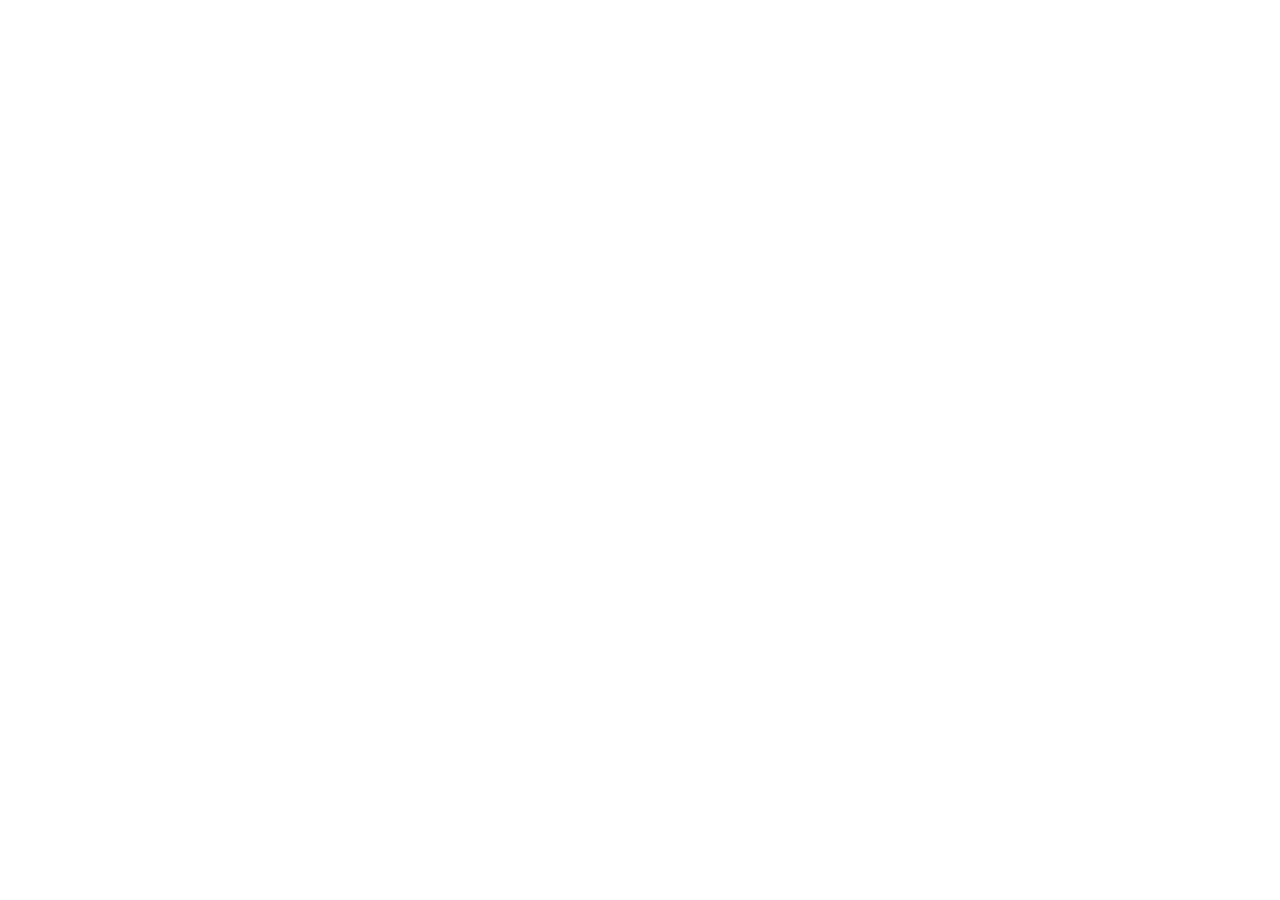
==== index.html @ e6a8cbdf "Update index.html" ====
<!doctype html>
<html lang="en" data-critters-container>
  <head>
    <link rel="icon" type="image/png" href="../SuperFrameslive/assets/favicon.ico">
    <meta charset="utf-8">
    <base href="/SuperFrameslive">
    <meta name="viewport" content="width=device-width, initial-scale=1">
    <title>Super Frames</title>
  <style>:root{--bg:#f6f8fa;--card:#fff;--muted:#6b7280;--primary:#1e3a8a;--accent:#2563eb}*{box-sizing:border-box}html,body,app-root{height:100%;margin:0;font-family:Fira Sans Condensed,Segoe UI,Roboto,Helvetica Neue,Arial;color:#111}body{background-image:url(../SuperFrameslive/assets/imgs/SFSBackground.png);background-size:cover;background-position:center;background-attachment:fixed;background-repeat:no-repeat}</style><link rel="stylesheet" href="../SuperFrameslive/styles.3ef5be2a169aeae4.css" media="print" onload="this.media='all'"><noscript><link rel="stylesheet" href="../SuperFrameslive/styles.3ef5be2a169aeae4.css"></noscript></head>
  <body>
    <app-root></app-root>
  <script src="../SuperFrameslive/runtime.4be216e4f52701e7.js" type="module"></script><script src="../SuperFrameslive/polyfills.c5210e082e6f84e8.js" type="module"></script><script src="../SuperFrameslive/main.a771809c94cf6d9a.js" type="module"></script></body>
</html>
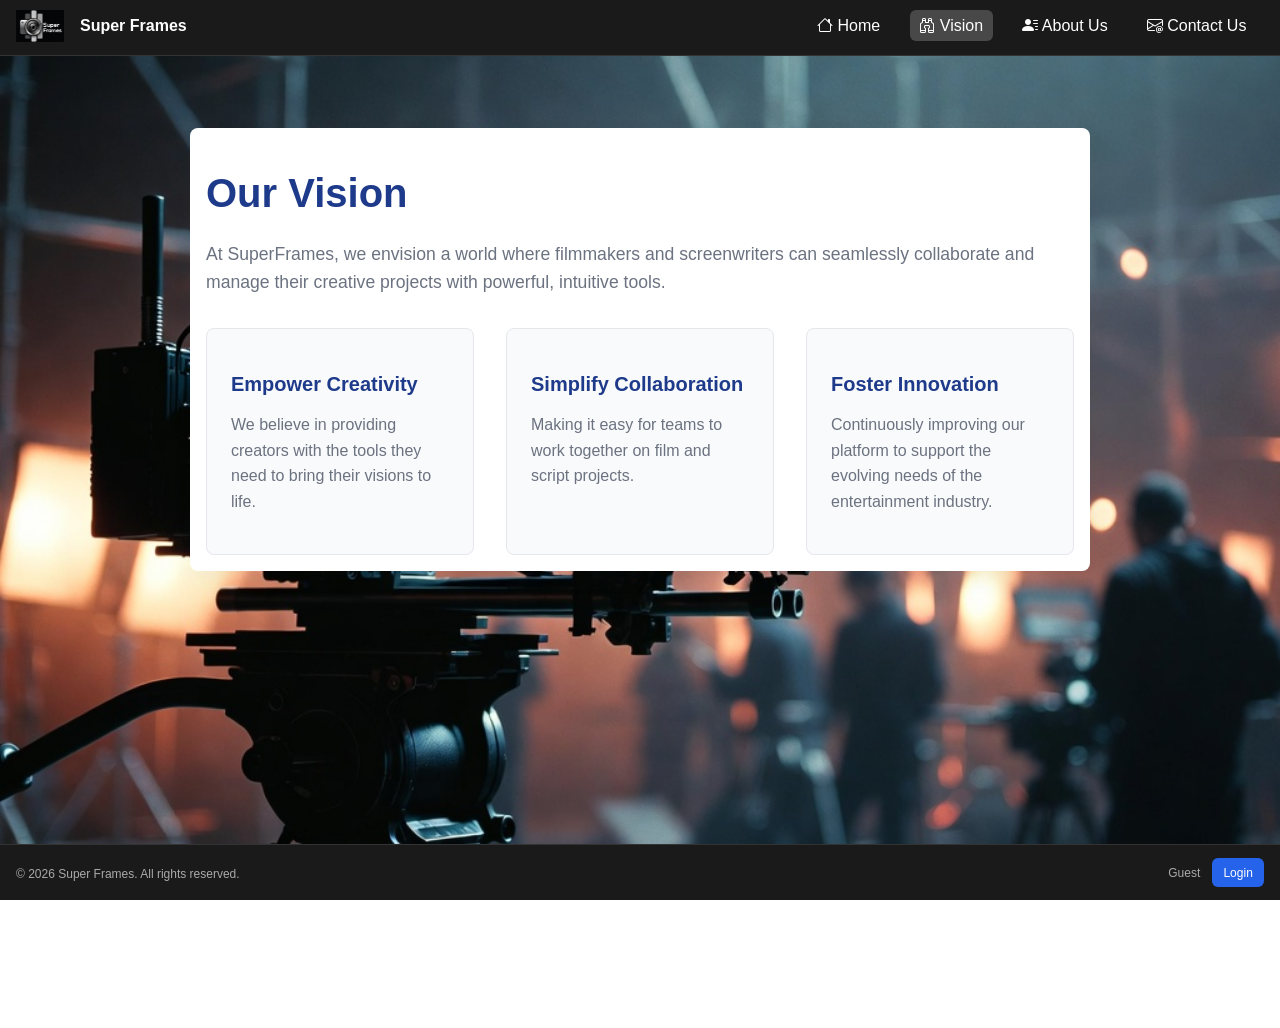
==== commit fccca7d5: "Add files via upload" ====
--- a/index.html
+++ b/index.html
@@ -1,13 +1,13 @@
 <!doctype html>
 <html lang="en" data-critters-container>
   <head>
-    <link rel="icon" type="image/png" href="../SuperFrameslive/assets/favicon.ico">
+    <link rel="icon" type="image/png" href="assets/favicon.ico">
     <meta charset="utf-8">
-    <base href="/SuperFrameslive">
+    <base href="/">
     <meta name="viewport" content="width=device-width, initial-scale=1">
     <title>Super Frames</title>
-  <style>:root{--bg:#f6f8fa;--card:#fff;--muted:#6b7280;--primary:#1e3a8a;--accent:#2563eb}*{box-sizing:border-box}html,body,app-root{height:100%;margin:0;font-family:Fira Sans Condensed,Segoe UI,Roboto,Helvetica Neue,Arial;color:#111}body{background-image:url(../SuperFrameslive/assets/imgs/SFSBackground.png);background-size:cover;background-position:center;background-attachment:fixed;background-repeat:no-repeat}</style><link rel="stylesheet" href="../SuperFrameslive/styles.3ef5be2a169aeae4.css" media="print" onload="this.media='all'"><noscript><link rel="stylesheet" href="../SuperFrameslive/styles.3ef5be2a169aeae4.css"></noscript></head>
+  <style>:root{--bg:#f6f8fa;--card:#fff;--muted:#6b7280;--primary:#1e3a8a;--accent:#2563eb}*{box-sizing:border-box}html,body,app-root{height:100%;margin:0;font-family:Fira Sans Condensed,Segoe UI,Roboto,Helvetica Neue,Arial;color:#111}body{background-image:url(SFSBackground.07a89963beb204ef.png);background-size:cover;background-position:center;background-attachment:fixed;background-repeat:no-repeat}</style><link rel="stylesheet" href="styles.c5773226dfc32987.css" media="print" onload="this.media='all'"><noscript><link rel="stylesheet" href="styles.c5773226dfc32987.css"></noscript></head>
   <body>
     <app-root></app-root>
-  <script src="../SuperFrameslive/runtime.4be216e4f52701e7.js" type="module"></script><script src="../SuperFrameslive/polyfills.c5210e082e6f84e8.js" type="module"></script><script src="../SuperFrameslive/main.a771809c94cf6d9a.js" type="module"></script></body>
+  <script src="runtime.f6dde982dfe45d9b.js" type="module"></script><script src="polyfills.c5210e082e6f84e8.js" type="module"></script><script src="main.1e3e339e56208196.js" type="module"></script></body>
 </html>
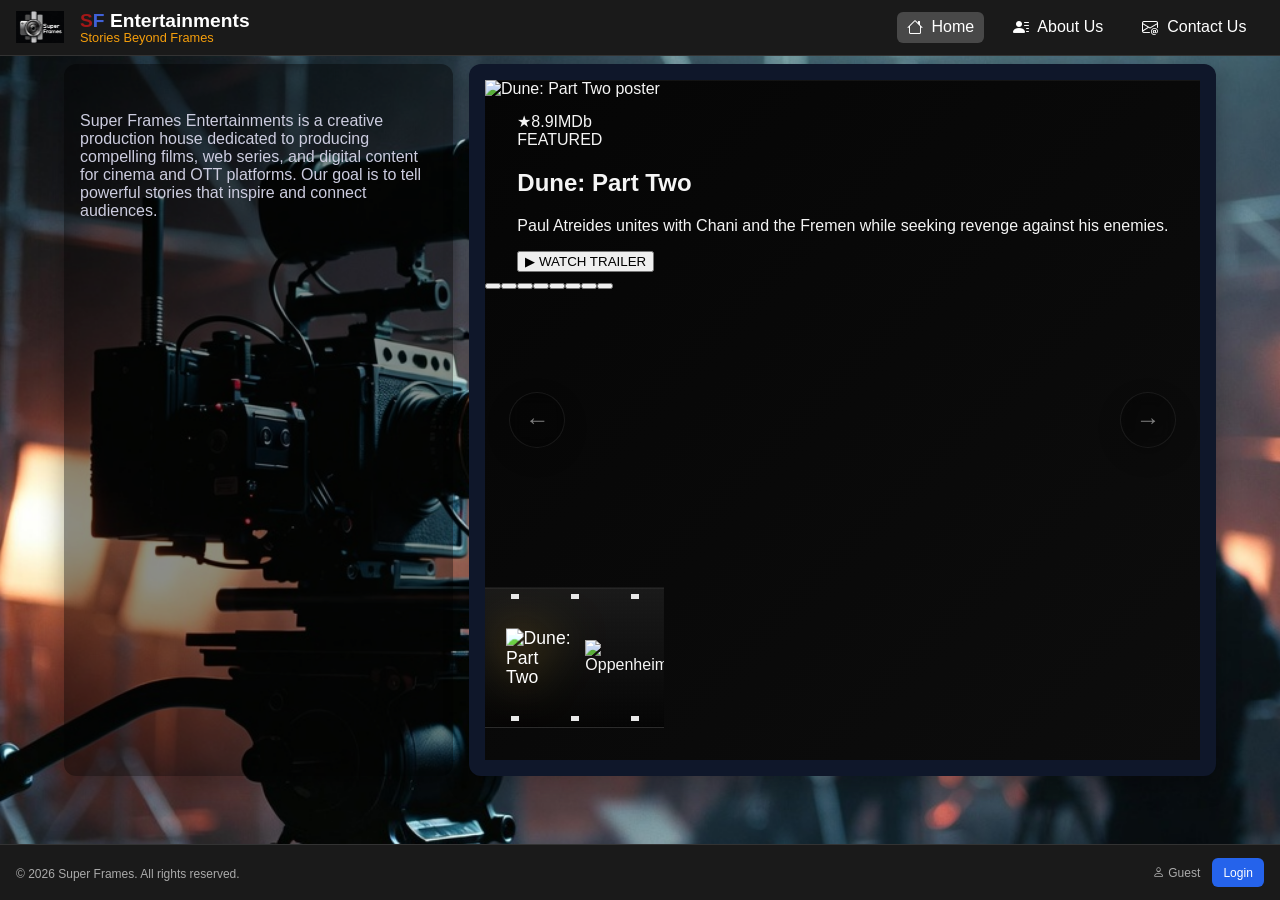
==== commit 01272269: "Add files via upload" ====
--- a/index.html
+++ b/index.html
@@ -1,13 +1,46 @@
 <!doctype html>
 <html lang="en" data-critters-container>
   <head>
+    <title>
+      Super Frames Entertainments | Films, Web Series & Digital Content Creators
+    </title>
+    <meta name="description" content="Super Frames Entertainments is a creative production house in Kerala producing compelling films, web series, and digital content for cinema and OTT platforms. We tell powerful, inspiring stories that connect with audiences.">
+
+    <!-- Robots & Viewport (add if missing) -->
+    <meta name="robots" content="index, follow">
+    <meta name="viewport" content="width=device-width, initial-scale=1">
+
+    <!-- Open Graph Tags (Facebook, WhatsApp, Instagram, LinkedIn etc.) -->
+    <meta property="og:title" content="Super Frames Entertainments | Premium Films &amp; Web Series">
+    <meta property="og:description" content="Creative production house crafting compelling stories in films, web series, and digital content for cinema and major OTT platforms. Inspiring narratives that resonate.">
+    <meta property="og:type" content="website">
+    <meta property="og:url" content="https://www.superframes.in">
+    <meta property="og:site_name" content="Super Frames Entertainments">
+    <meta property="og:image" content="https://www.superframes.in/assets/imgs/SFS-Icon.png">
+    <!-- Create & upload this image! -->
+    <meta property="og:image:width" content="1200">
+    <meta property="og:image:height" content="630">
+    <meta property="og:image:alt" content="Super Frames Entertainments - Film &amp; Web Series Production House">
+
+    <!-- Twitter / X Cards (X prefers these + falls back to OG) -->
+    <meta name="twitter:card" content="summary_large_image">
+    <meta name="twitter:title" content="Super Frames Entertainments | Films, Web Series &amp; OTT Content">
+    <meta name="twitter:description" content="Production house creating powerful, inspiring stories in films, web series and digital content for cinema &amp; OTT. Kerala-based creative storytellers.">
+    <meta name="twitter:image" content="https://www.superframes.in/assets/imgs/SFS-Icon.png">
+    <meta name="twitter:site" content="@superframesin">
+    <!-- Add your real X handle if you have one -->
+
+    <!-- Canonical (prevents duplicate content issues) -->
+    <link rel="canonical" href="https://www.superframes.in">
+    <!-- -->
+
     <link rel="icon" type="image/png" href="assets/favicon.ico">
     <meta charset="utf-8">
     <base href="/">
     <meta name="viewport" content="width=device-width, initial-scale=1">
     <title>Super Frames</title>
-  <style>:root{--bg:#f6f8fa;--card:#fff;--muted:#6b7280;--primary:#1e3a8a;--accent:#2563eb}*{box-sizing:border-box}html,body,app-root{height:100%;margin:0;font-family:Fira Sans Condensed,Segoe UI,Roboto,Helvetica Neue,Arial;color:#111}body{background-image:url(SFSBackground.07a89963beb204ef.png);background-size:cover;background-position:center;background-attachment:fixed;background-repeat:no-repeat}</style><link rel="stylesheet" href="styles.c5773226dfc32987.css" media="print" onload="this.media='all'"><noscript><link rel="stylesheet" href="styles.c5773226dfc32987.css"></noscript></head>
+  <style>:root{--bg:#f6f8fa;--card:#fff;--muted:#6b7280;--primary:#1e3a8a;--accent:#2563eb;--bg-card:#0f172a;--bg-dark:#1a1a1a;--border-gold:#fbbf24;--accent-gold-cng:#052564;--accent-gold:#f59e0b;--text-primary:#e5e7eb;--textwhite:#f6f8fa;--text-secondary:#9ca3af;--text-muted:#6b7280}*{box-sizing:border-box}html,body,app-root{height:100%;margin:0;font-family:Fira Sans Condensed,Segoe UI,Roboto,Helvetica Neue,Arial;color:#111}body{background-image:url(SFSBackground.07a89963beb204ef.png);background-size:cover;background-position:center;background-attachment:fixed;background-repeat:no-repeat}</style><link rel="stylesheet" href="styles.ca4d02679f531292.css" media="print" onload="this.media='all'"><noscript><link rel="stylesheet" href="styles.ca4d02679f531292.css"></noscript></head>
   <body>
     <app-root></app-root>
-  <script src="runtime.f6dde982dfe45d9b.js" type="module"></script><script src="polyfills.c5210e082e6f84e8.js" type="module"></script><script src="main.1e3e339e56208196.js" type="module"></script></body>
+  <script src="runtime.8ce5bcfcfea4c5ae.js" type="module"></script><script src="polyfills.c5210e082e6f84e8.js" type="module"></script><script src="main.0cd751ef2fd09a41.js" type="module"></script></body>
 </html>
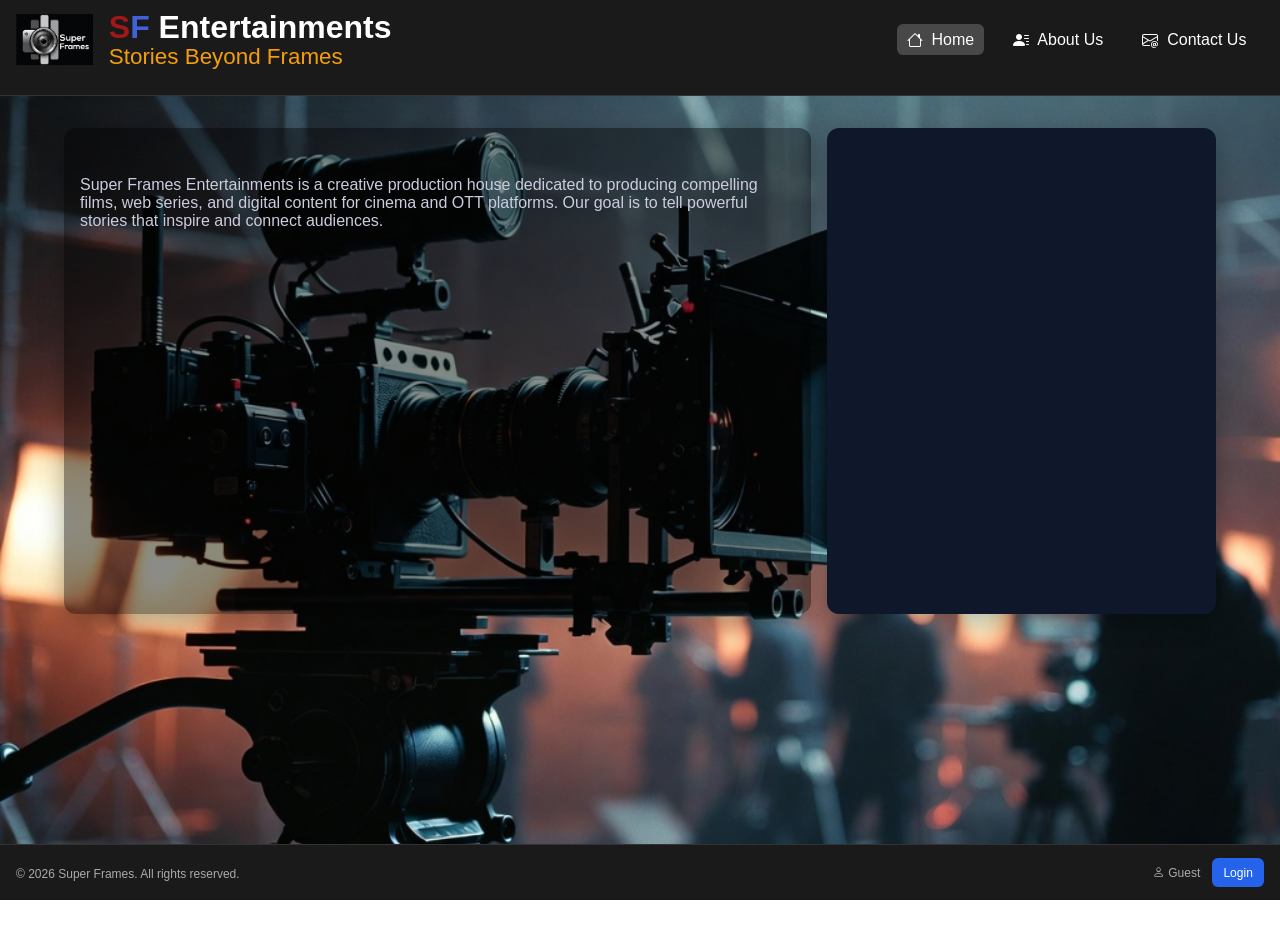
==== commit 4b71234b: "Add files via upload" ====
--- a/index.html
+++ b/index.html
@@ -39,8 +39,8 @@
     <base href="/">
     <meta name="viewport" content="width=device-width, initial-scale=1">
     <title>Super Frames</title>
-  <style>:root{--bg:#f6f8fa;--card:#fff;--muted:#6b7280;--primary:#1e3a8a;--accent:#2563eb;--bg-card:#0f172a;--bg-dark:#1a1a1a;--border-gold:#fbbf24;--accent-gold-cng:#052564;--accent-gold:#f59e0b;--text-primary:#e5e7eb;--textwhite:#f6f8fa;--text-secondary:#9ca3af;--text-muted:#6b7280}*{box-sizing:border-box}html,body,app-root{height:100%;margin:0;font-family:Fira Sans Condensed,Segoe UI,Roboto,Helvetica Neue,Arial;color:#111}body{background-image:url(SFSBackground.07a89963beb204ef.png);background-size:cover;background-position:center;background-attachment:fixed;background-repeat:no-repeat}</style><link rel="stylesheet" href="styles.ca4d02679f531292.css" media="print" onload="this.media='all'"><noscript><link rel="stylesheet" href="styles.ca4d02679f531292.css"></noscript></head>
+  <style>:root{--bg:#f6f8fa;--card:#fff;--muted:#6b7280;--primary:#1e3a8a;--accent:#2563eb;--bg-card:#0f172a;--bg-dark:#1a1a1a;--border-gold:#fbbf24;--accent-gold-cng:#052564;--accent-gold:#f59e0b;--text-primary:#e5e7eb;--textwhite:#f6f8fa;--text-secondary:#9ca3af;--text-muted:#6b7280}*{box-sizing:border-box}html,body,app-root{height:100%;margin:0;font-family:Fira Sans Condensed,Segoe UI,Roboto,Helvetica Neue,Arial;color:#111}body{background-image:url(SFSBackground.07a89963beb204ef.png);background-size:cover;background-position:center;background-attachment:fixed;background-repeat:no-repeat;opacity:1.5}</style><link rel="stylesheet" href="styles.fa6cb4d4fea1bb6c.css" media="print" onload="this.media='all'"><noscript><link rel="stylesheet" href="styles.fa6cb4d4fea1bb6c.css"></noscript></head>
   <body>
     <app-root></app-root>
-  <script src="runtime.8ce5bcfcfea4c5ae.js" type="module"></script><script src="polyfills.c5210e082e6f84e8.js" type="module"></script><script src="main.0cd751ef2fd09a41.js" type="module"></script></body>
+  <script src="runtime.093d832200b50a51.js" type="module"></script><script src="polyfills.c5210e082e6f84e8.js" type="module"></script><script src="main.bc87f8d02b937a09.js" type="module"></script></body>
 </html>
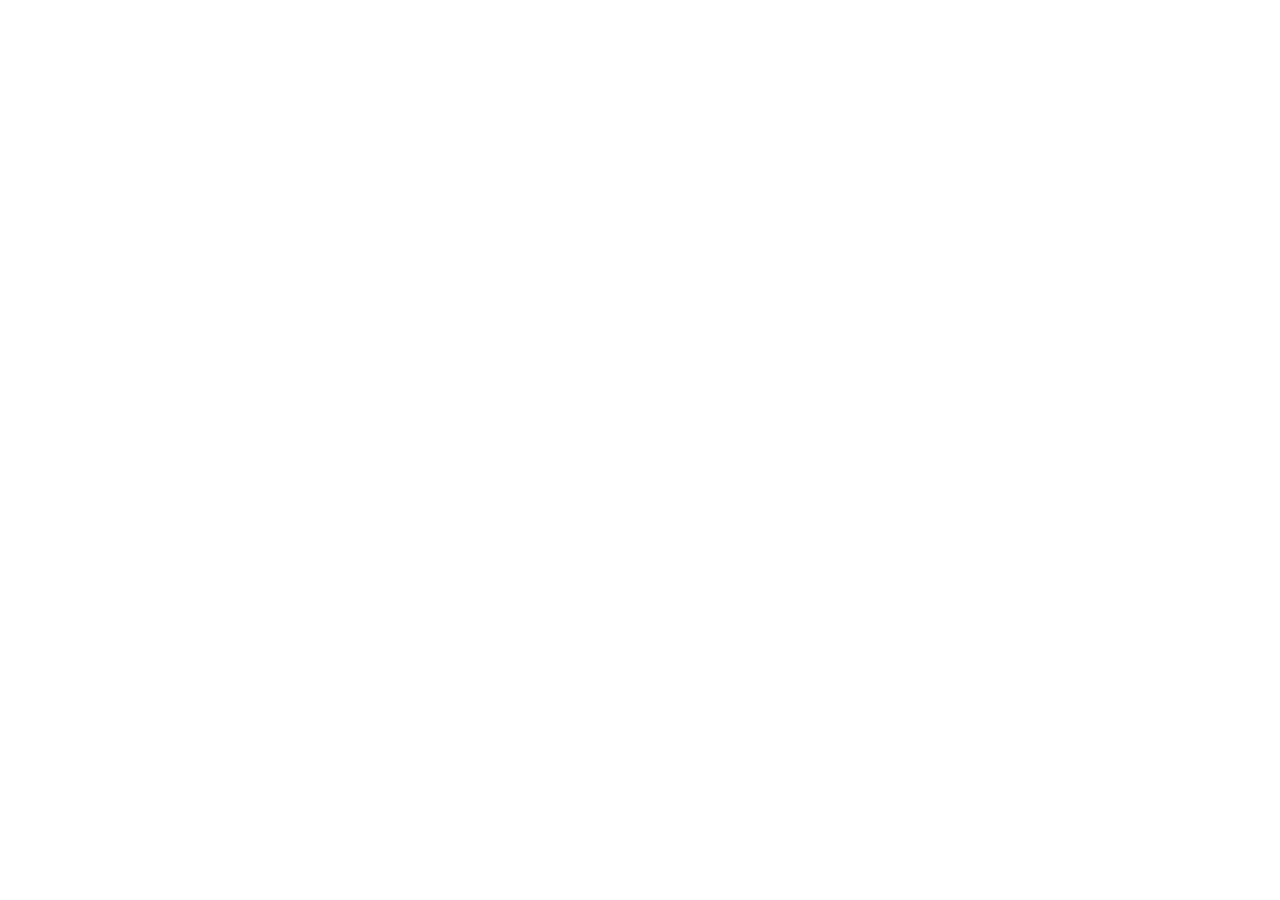
==== commit fd3b3f43: "Add files via upload" ====
--- a/index.html
+++ b/index.html
@@ -36,11 +36,11 @@
 
     <link rel="icon" type="image/png" href="assets/favicon.ico">
     <meta charset="utf-8">
-    <base href="/">
+    <base href="/LiveSite/">
     <meta name="viewport" content="width=device-width, initial-scale=1">
     <title>Super Frames</title>
   <style>:root{--bg:#f6f8fa;--card:#fff;--muted:#6b7280;--primary:#1e3a8a;--accent:#2563eb;--bg-card:#0f172a;--bg-dark:#1a1a1a;--border-gold:#fbbf24;--accent-gold-cng:#052564;--accent-gold:#f59e0b;--text-primary:#e5e7eb;--textwhite:#f6f8fa;--text-secondary:#9ca3af;--text-muted:#6b7280}*{box-sizing:border-box}html,body,app-root{height:100%;margin:0;font-family:Fira Sans Condensed,Segoe UI,Roboto,Helvetica Neue,Arial;color:#111}body{background-image:url(SFSBackground.07a89963beb204ef.png);background-size:cover;background-position:center;background-attachment:fixed;background-repeat:no-repeat;opacity:1.5}</style><link rel="stylesheet" href="styles.fa6cb4d4fea1bb6c.css" media="print" onload="this.media='all'"><noscript><link rel="stylesheet" href="styles.fa6cb4d4fea1bb6c.css"></noscript></head>
   <body>
     <app-root></app-root>
-  <script src="runtime.093d832200b50a51.js" type="module"></script><script src="polyfills.c5210e082e6f84e8.js" type="module"></script><script src="main.bc87f8d02b937a09.js" type="module"></script></body>
+  <script src="runtime.43dfc1dcb7278612.js" type="module"></script><script src="polyfills.c5210e082e6f84e8.js" type="module"></script><script src="main.bc87f8d02b937a09.js" type="module"></script></body>
 </html>
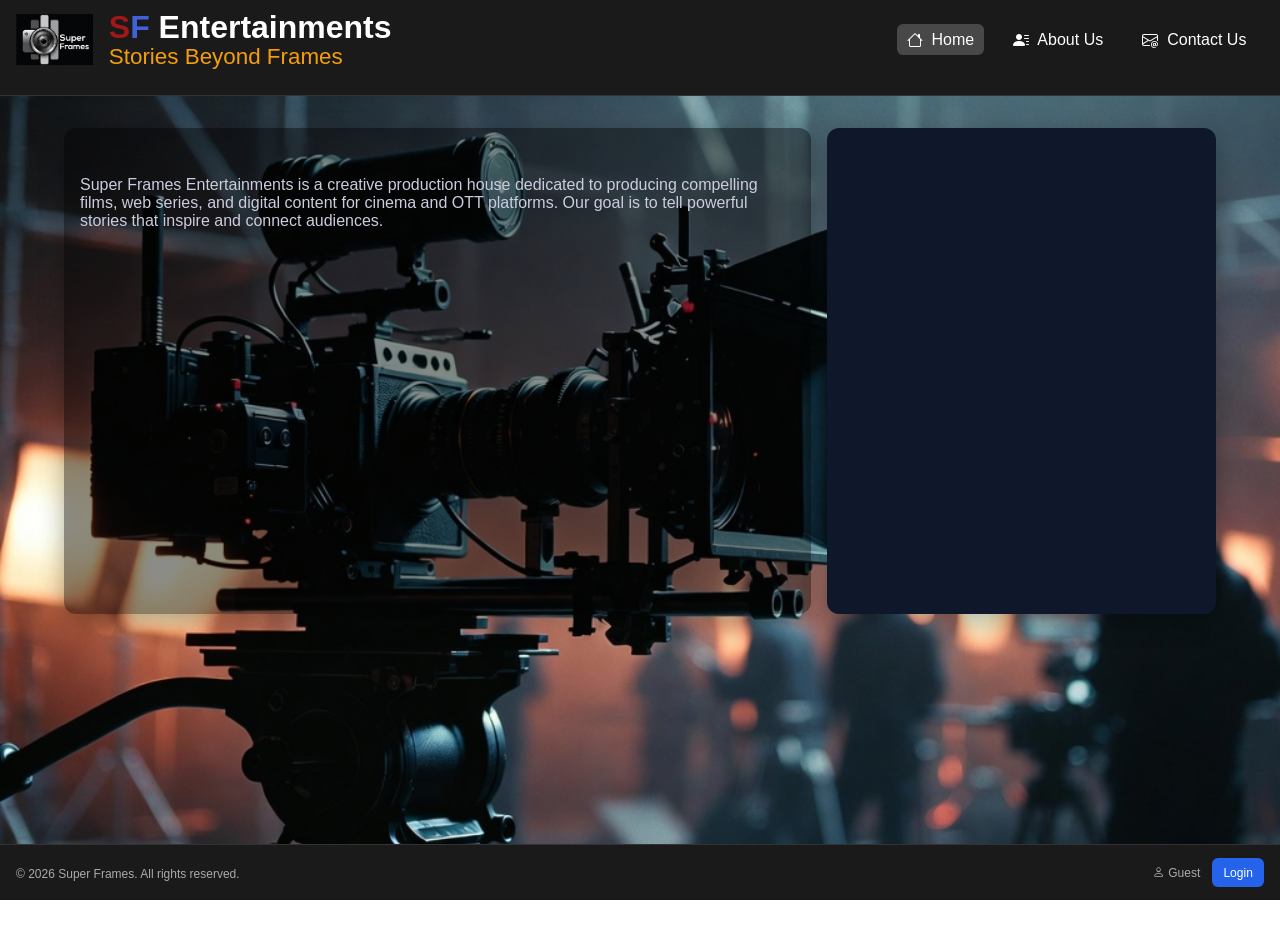
==== commit d46dc8e9: "Add files via upload" ====
--- a/index.html
+++ b/index.html
@@ -36,11 +36,11 @@
 
     <link rel="icon" type="image/png" href="assets/favicon.ico">
     <meta charset="utf-8">
-    <base href="/LiveSite/">
+    <base href="/">
     <meta name="viewport" content="width=device-width, initial-scale=1">
     <title>Super Frames</title>
   <style>:root{--bg:#f6f8fa;--card:#fff;--muted:#6b7280;--primary:#1e3a8a;--accent:#2563eb;--bg-card:#0f172a;--bg-dark:#1a1a1a;--border-gold:#fbbf24;--accent-gold-cng:#052564;--accent-gold:#f59e0b;--text-primary:#e5e7eb;--textwhite:#f6f8fa;--text-secondary:#9ca3af;--text-muted:#6b7280}*{box-sizing:border-box}html,body,app-root{height:100%;margin:0;font-family:Fira Sans Condensed,Segoe UI,Roboto,Helvetica Neue,Arial;color:#111}body{background-image:url(SFSBackground.07a89963beb204ef.png);background-size:cover;background-position:center;background-attachment:fixed;background-repeat:no-repeat;opacity:1.5}</style><link rel="stylesheet" href="styles.fa6cb4d4fea1bb6c.css" media="print" onload="this.media='all'"><noscript><link rel="stylesheet" href="styles.fa6cb4d4fea1bb6c.css"></noscript></head>
   <body>
     <app-root></app-root>
-  <script src="runtime.43dfc1dcb7278612.js" type="module"></script><script src="polyfills.c5210e082e6f84e8.js" type="module"></script><script src="main.bc87f8d02b937a09.js" type="module"></script></body>
+  <script src="runtime.2c5fcf7c20eab2d0.js" type="module"></script><script src="polyfills.c5210e082e6f84e8.js" type="module"></script><script src="main.bc87f8d02b937a09.js" type="module"></script></body>
 </html>
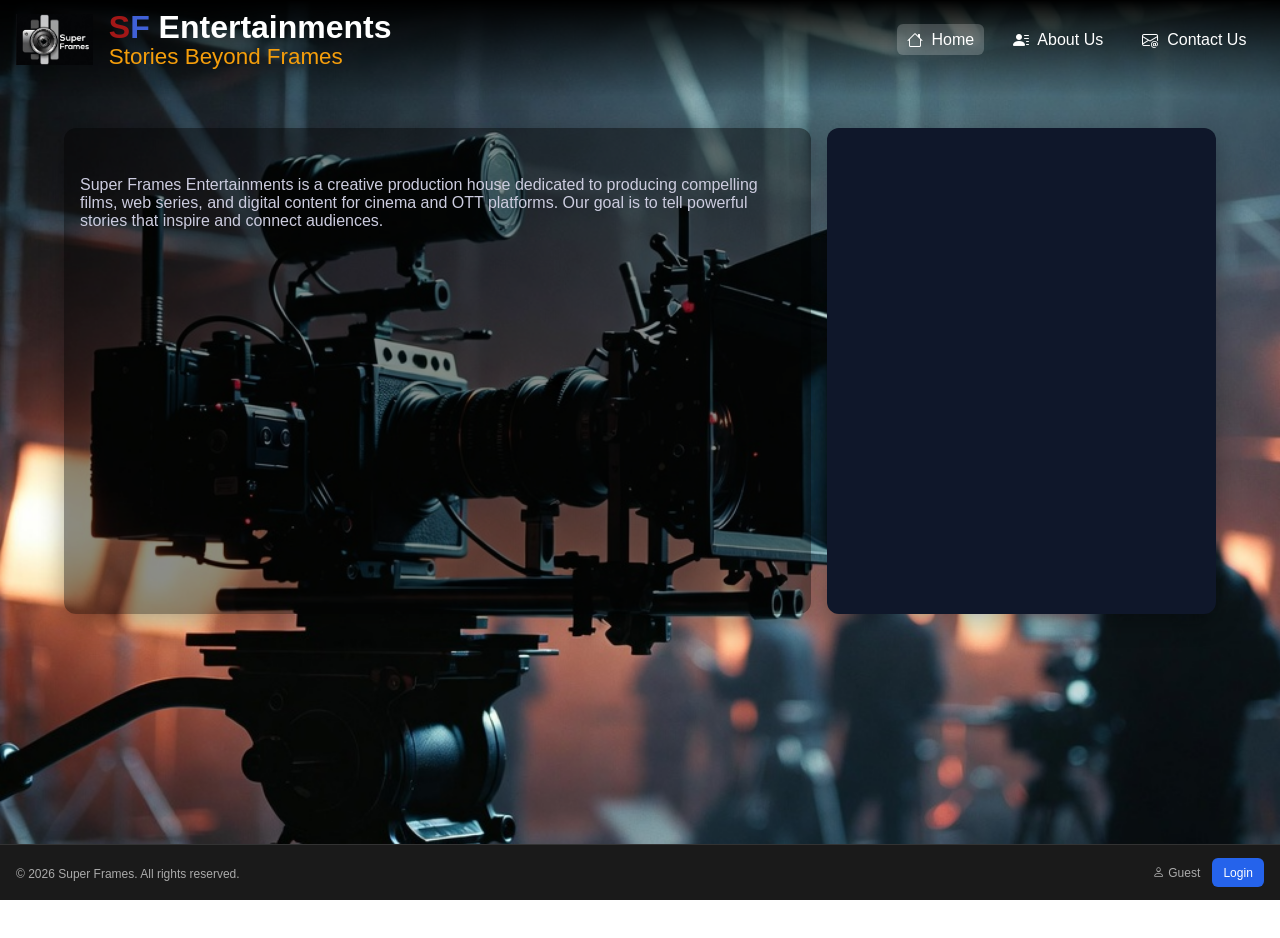
==== commit 83e565d0: "Add files via upload" ====
--- a/index.html
+++ b/index.html
@@ -39,7 +39,7 @@
     <base href="/">
     <meta name="viewport" content="width=device-width, initial-scale=1">
     <title>Super Frames</title>
-  <style>:root{--bg:#f6f8fa;--card:#fff;--muted:#6b7280;--primary:#1e3a8a;--accent:#2563eb;--bg-card:#0f172a;--bg-dark:#1a1a1a;--border-gold:#fbbf24;--accent-gold-cng:#052564;--accent-gold:#f59e0b;--text-primary:#e5e7eb;--textwhite:#f6f8fa;--text-secondary:#9ca3af;--text-muted:#6b7280}*{box-sizing:border-box}html,body,app-root{height:100%;margin:0;font-family:Fira Sans Condensed,Segoe UI,Roboto,Helvetica Neue,Arial;color:#111}body{background-image:url(SFSBackground.07a89963beb204ef.png);background-size:cover;background-position:center;background-attachment:fixed;background-repeat:no-repeat;opacity:1.5}</style><link rel="stylesheet" href="styles.fa6cb4d4fea1bb6c.css" media="print" onload="this.media='all'"><noscript><link rel="stylesheet" href="styles.fa6cb4d4fea1bb6c.css"></noscript></head>
+  <style>:root{--bg:#f6f8fa;--card:#fff;--muted:#6b7280;--primary:#1e3a8a;--accent:#2563eb;--bg-card:#0f172a;--bg-dark:#1a1a1a;--border-gold:#fbbf24;--accent-gold-cng:#052564;--accent-gold:#f59e0b;--text-primary:#e5e7eb;--textwhite:#f6f8fa;--text-secondary:#9ca3af;--text-muted:#6b7280}*{box-sizing:border-box}html,body,app-root{height:100%;margin:0;font-family:Fira Sans Condensed,Segoe UI,Roboto,Helvetica Neue,Arial;color:#111}body{background-image:url(SFSBackground.07a89963beb204ef.png);background-size:cover;background-position:center;background-attachment:fixed;background-repeat:no-repeat;opacity:1.5}</style><link rel="stylesheet" href="styles.99bb4be5542f02f2.css" media="print" onload="this.media='all'"><noscript><link rel="stylesheet" href="styles.99bb4be5542f02f2.css"></noscript></head>
   <body>
     <app-root></app-root>
   <script src="runtime.2c5fcf7c20eab2d0.js" type="module"></script><script src="polyfills.c5210e082e6f84e8.js" type="module"></script><script src="main.bc87f8d02b937a09.js" type="module"></script></body>
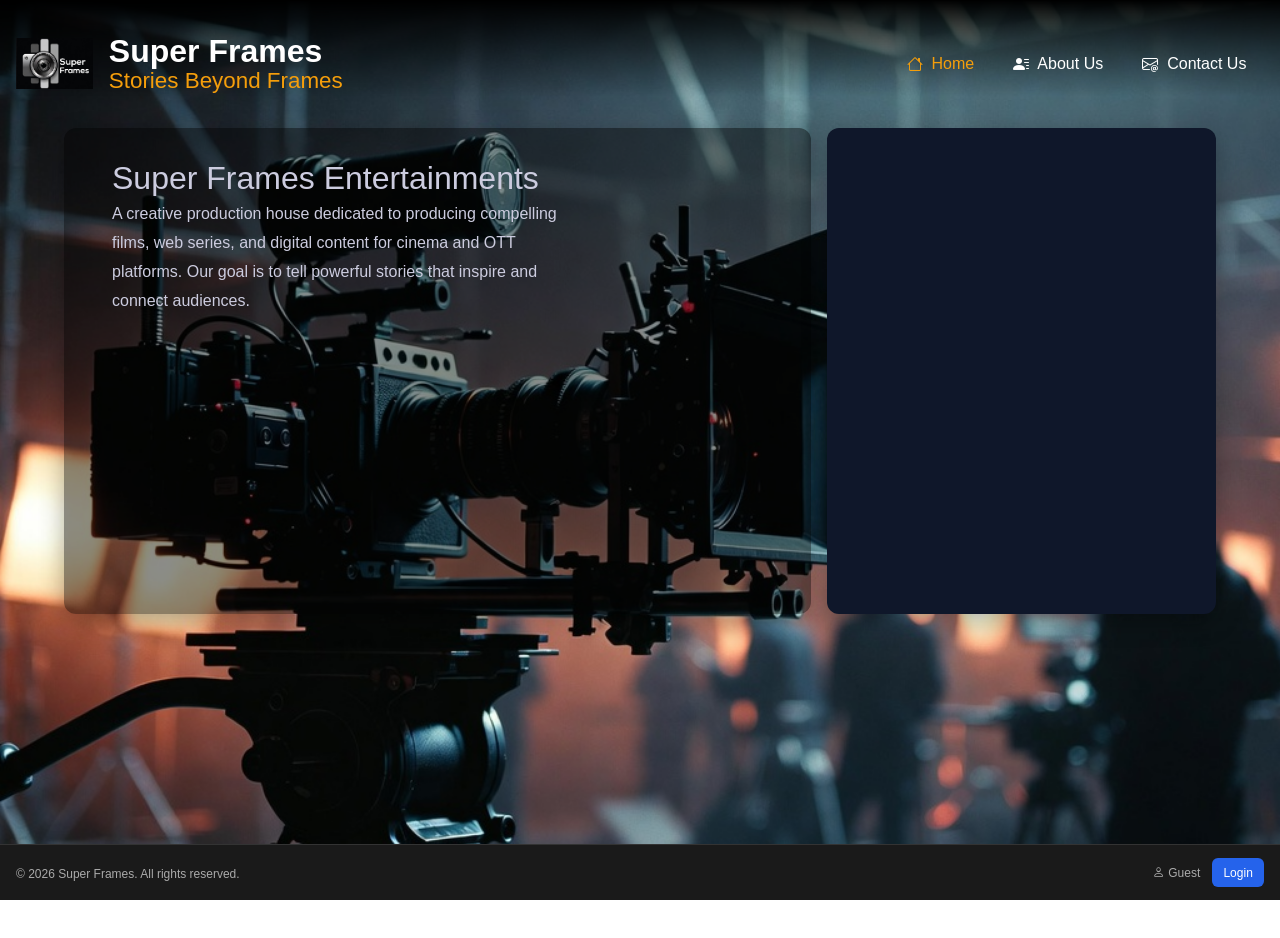
==== commit aa50fb7a: "Add files via upload" ====
--- a/index.html
+++ b/index.html
@@ -39,8 +39,8 @@
     <base href="/">
     <meta name="viewport" content="width=device-width, initial-scale=1">
     <title>Super Frames</title>
-  <style>:root{--bg:#f6f8fa;--card:#fff;--muted:#6b7280;--primary:#1e3a8a;--accent:#2563eb;--bg-card:#0f172a;--bg-dark:#1a1a1a;--border-gold:#fbbf24;--accent-gold-cng:#052564;--accent-gold:#f59e0b;--text-primary:#e5e7eb;--textwhite:#f6f8fa;--text-secondary:#9ca3af;--text-muted:#6b7280}*{box-sizing:border-box}html,body,app-root{height:100%;margin:0;font-family:Fira Sans Condensed,Segoe UI,Roboto,Helvetica Neue,Arial;color:#111}body{background-image:url(SFSBackground.07a89963beb204ef.png);background-size:cover;background-position:center;background-attachment:fixed;background-repeat:no-repeat;opacity:1.5}</style><link rel="stylesheet" href="styles.99bb4be5542f02f2.css" media="print" onload="this.media='all'"><noscript><link rel="stylesheet" href="styles.99bb4be5542f02f2.css"></noscript></head>
+  <style>:root{--bg:#f6f8fa;--card:#fff;--muted:#6b7280;--primary:#1e3a8a;--accent:#2563eb;--bg-card:#0f172a;--bg-dark:#1a1a1a;--border-gold:#fbbf24;--accent-gold-cng:#052564;--accent-gold:#f59e0b;--text-primary:#e5e7eb;--textwhite:#f6f8fa;--text-secondary:#9ca3af;--text-muted:#6b7280}*{box-sizing:border-box}html,body,app-root{height:100%;margin:0;font-family:Fira Sans Condensed,Segoe UI,Roboto,Helvetica Neue,Arial;color:#111}body{background-image:url(SFSBackground.07a89963beb204ef.png);background-size:cover;background-position:center;background-attachment:fixed;background-repeat:no-repeat;opacity:1.5}</style><link rel="stylesheet" href="styles.d3ce5f00073b8209.css" media="print" onload="this.media='all'"><noscript><link rel="stylesheet" href="styles.d3ce5f00073b8209.css"></noscript></head>
   <body>
     <app-root></app-root>
-  <script src="runtime.2c5fcf7c20eab2d0.js" type="module"></script><script src="polyfills.c5210e082e6f84e8.js" type="module"></script><script src="main.bc87f8d02b937a09.js" type="module"></script></body>
+  <script src="runtime.45c2fff8162ec1cd.js" type="module"></script><script src="polyfills.c5210e082e6f84e8.js" type="module"></script><script src="main.d1d3d4dfc0fb583f.js" type="module"></script></body>
 </html>
